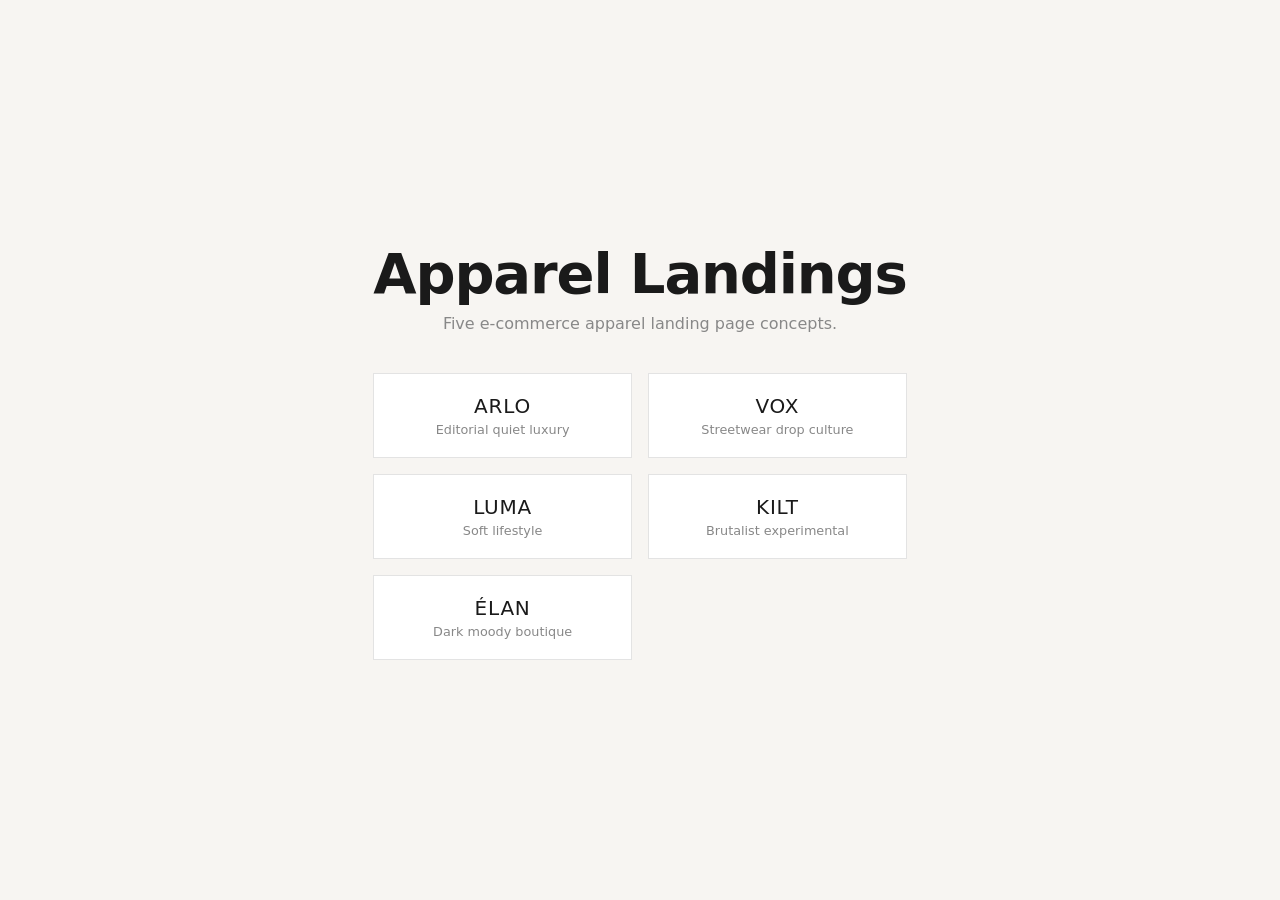
==== index.html @ acebc001 "Add root index with links to all 5 landing pages" ====
<!DOCTYPE html>
<html lang="en">
<head>
  <meta charset="UTF-8">
  <meta name="viewport" content="width=device-width, initial-scale=1.0">
  <title>Apparel Landings — 5 E-commerce Concepts</title>
  <style>
    :root { --bg: #F7F5F2; --text: #1A1A1A; --muted: #888; }
    * { box-sizing: border-box; }
    body {
      margin: 0; min-height: 100vh; display: grid; place-items: center;
      font-family: system-ui, -apple-system, sans-serif; background: var(--bg); color: var(--text);
      padding: 2rem;
    }
    main { max-width: 720px; text-align: center; }
    h1 { font-size: clamp(2rem, 6vw, 3.5rem); margin: 0 0 0.5rem; letter-spacing: -0.02em; }
    p { color: var(--muted); margin: 0 0 2.5rem; }
    .grid { display: grid; gap: 1rem; }
    a {
      display: block; padding: 1.25rem 1.5rem; border: 1px solid rgba(26,26,26,0.12);
      text-decoration: none; color: inherit; background: #fff;
      transition: transform 0.2s ease, box-shadow 0.2s ease;
    }
    a:hover { transform: translateY(-2px); box-shadow: 0 4px 20px rgba(0,0,0,0.06); }
    .brand { font-size: 1.25rem; font-weight: 500; letter-spacing: 0.04em; }
    .desc { font-size: 0.8rem; color: var(--muted); margin-top: 0.25rem; }
    @media (min-width: 640px) { .grid { grid-template-columns: repeat(2, 1fr); } }
  </style>
</head>
<body>
  <main>
    <h1>Apparel Landings</h1>
    <p>Five e-commerce apparel landing page concepts.</p>
    <nav class="grid" aria-label="Landing pages">
      <a href="/01-arlo-editorial/index.html">
        <div class="brand">ARLO</div>
        <div class="desc">Editorial quiet luxury</div>
      </a>
      <a href="/02-vox-streetwear/index.html">
        <div class="brand">VOX</div>
        <div class="desc">Streetwear drop culture</div>
      </a>
      <a href="/03-luma-lifestyle/index.html">
        <div class="brand">LUMA</div>
        <div class="desc">Soft lifestyle</div>
      </a>
      <a href="/04-kilt-brutalist/index.html">
        <div class="brand">KILT</div>
        <div class="desc">Brutalist experimental</div>
      </a>
      <a href="/05-elan-moody/index.html">
        <div class="brand">ÉLAN</div>
        <div class="desc">Dark moody boutique</div>
      </a>
    </nav>
  </main>
</body>
</html>
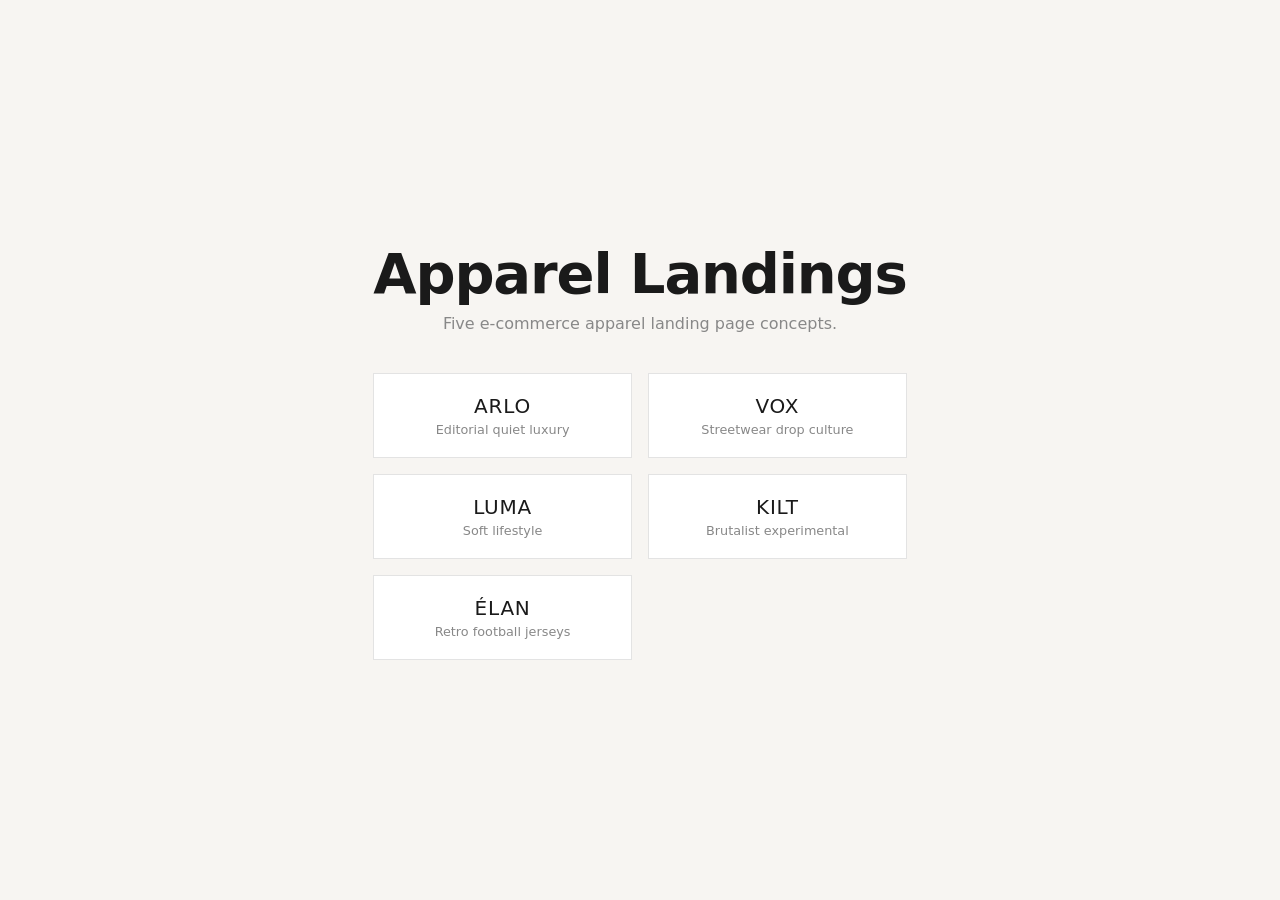
==== commit 2c8e8302: "Redesign ÉLAN as retro football jersey store; adapt Molo-style layout, Inter font, product carousels" ====
--- a/index.html
+++ b/index.html
@@ -50,7 +50,7 @@
       </a>
       <a href="/05-elan-moody/index.html">
         <div class="brand">ÉLAN</div>
-        <div class="desc">Dark moody boutique</div>
+        <div class="desc">Retro football jerseys</div>
       </a>
     </nav>
   </main>
